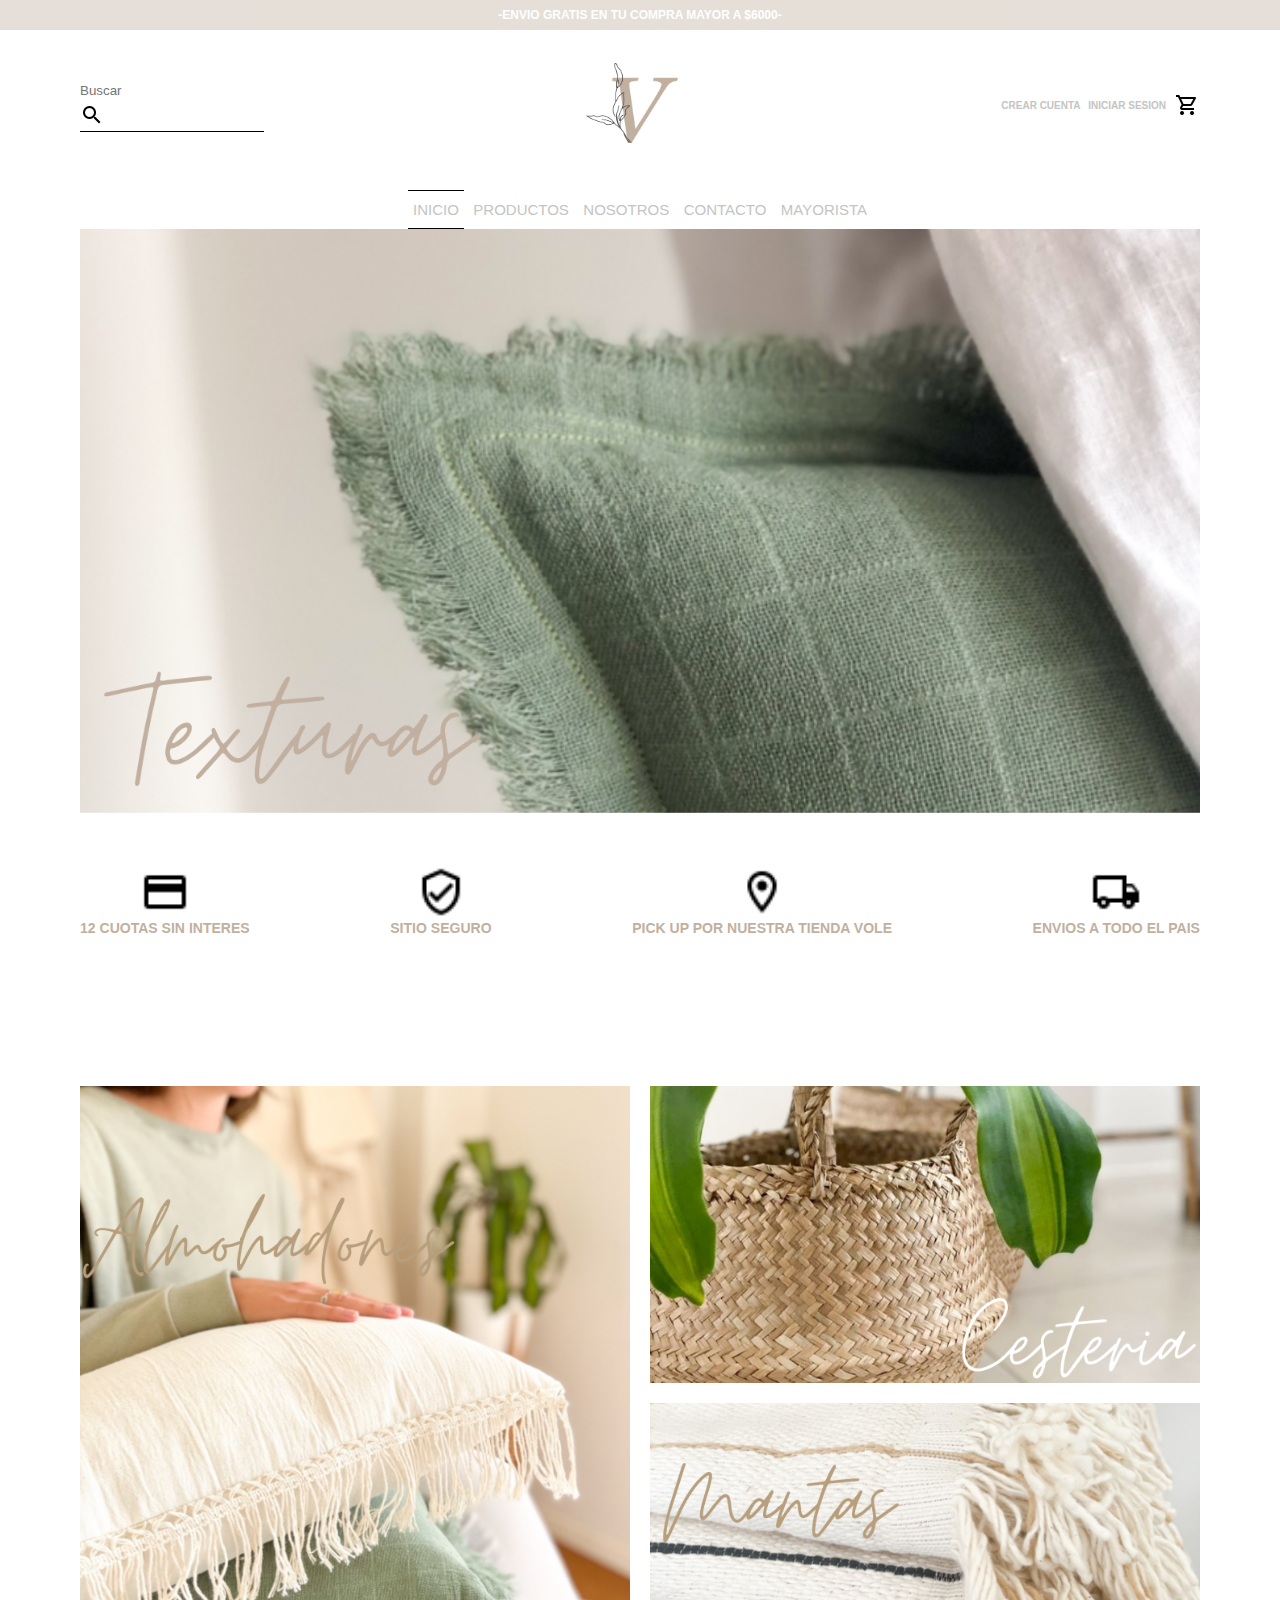
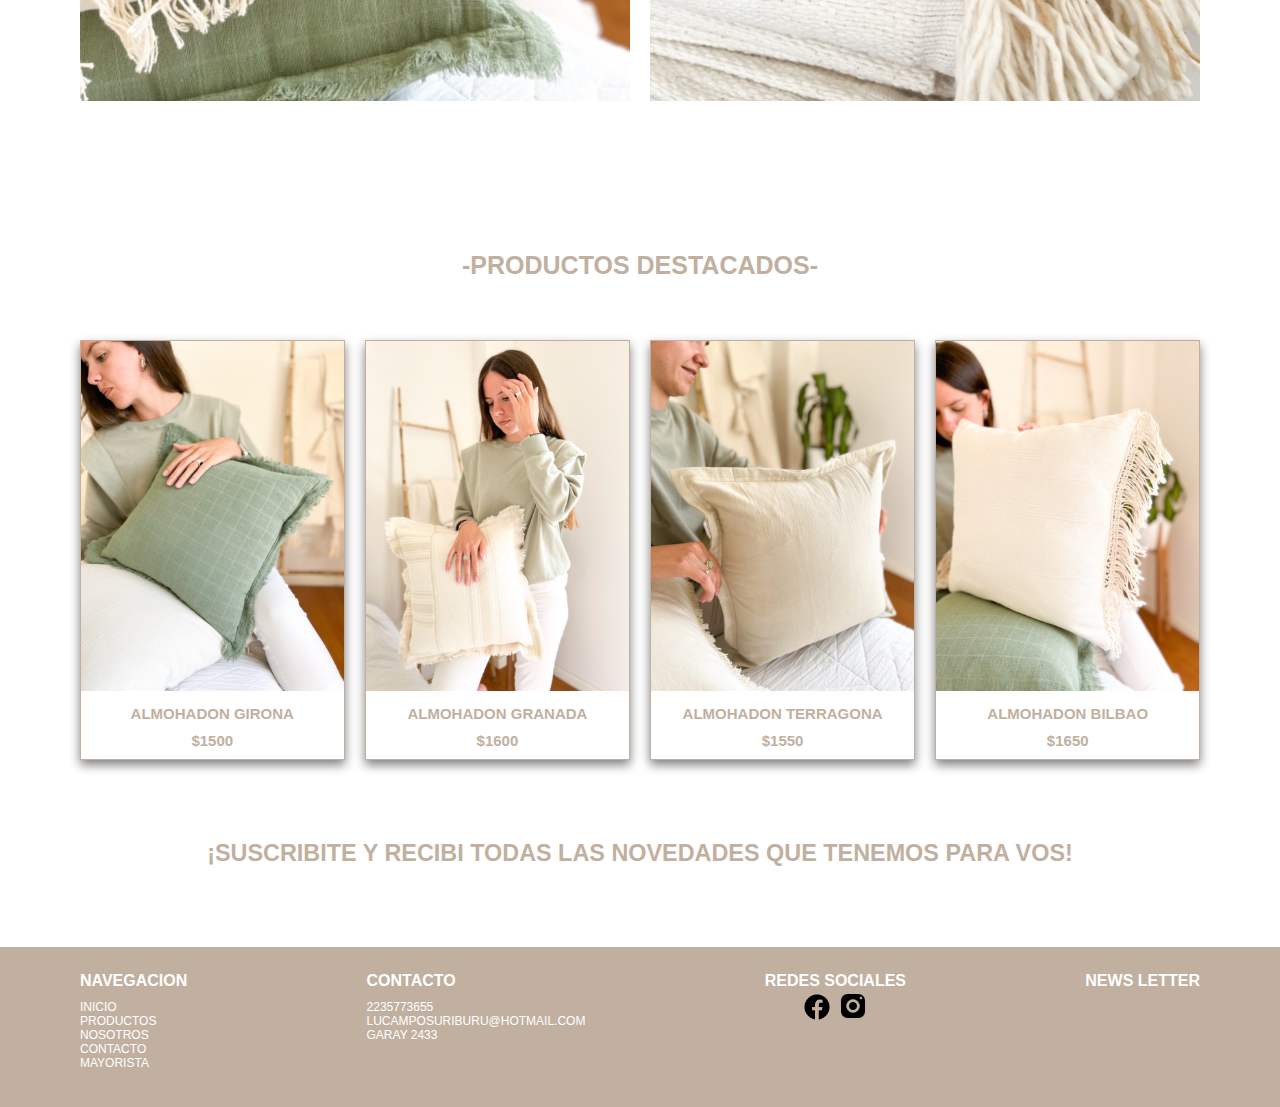
==== index.html @ a1eeb5f8 "entrega del proyecto sin animaciones" ====
<!DOCTYPE html>
<html lang="en">
<head>
    <meta charset="UTF-8">
    <meta http-equiv="X-UA-Compatible" content="IE=edge">
    <meta name="viewport" content="width=device-width, initial-scale=1.0">
    <link rel="stylesheet" href="css/main.css">
    <link rel="preconnect" href="https://fonts.googleapis.com">
    <link rel="preconnect" href="https://fonts.gstatic.com" crossorigin>
     
    <link rel="stylesheet" href="https://fonts.googleapis.com/icon?family=Material+Icons">
    <title>Home</title>
</head>
<body>
    <!--inicio encabezado-->
    <header>
        <h1> -Envio gratis en tu compra mayor a $6000- </h1>

        <div class="encabezadoLogo">
            <form class="inputBuscar" action="">
                <input type="text" name="buscar" placeholder="Buscar">
                <img src="img/lupa.png" alt="Lupa">    
            </form>

            <div>
                <img class="imgLogo" src="img/logo.png" alt="logo vole home">
                <a href="index.html"></a>
            </div>

            <div class="sesion">
                <h2 class="crearCuenta">crear cuenta</h2>
                <h2 class="sesionVole">iniciar sesion </h2>
                <img src="img/carrito.png" alt="carrito de compras">
            </div>
        </div>

        <nav class="menu">
            <ul>
                <li class="liIndex">
                     <a href="index.html">inicio</a>  
                </li>
                <li>
                     <a href="pages/productos.html">productos</a>
                     <!--<ul>
                         <li>almohadones</li>
                         <li>mantas</li>
                         <li>cesteria</li>
                     </ul>-->
                </li>
                <li>
                     <a href="pages/nosotros.html">nosotros</a> 
                </li>
                <li>
                     <a href="pages/contacto.html">contacto</a>  
                </li>
                <li>
                     <a href="pages/mayorista.html">mayorista</a> 
                </li>
            </ul>
        </nav>
    </header>
<!--fin de encabezado-->

<!--inicio informacion-->
    <main>
        <img class="imgPortada" src="img/foto portada.png" alt="portada">
        
        <div class="beneVole">
            <div class="doceCuotas">
                <img src="img/tarjeta.png" alt="medios de pago">
                <h3>12 cuotas sin interes</h3>
            </div>
            <div class="pagSegura">
                <img src="img/pagSegura.png" alt="seguridad">
                <h3>sitio seguro</h3>
            </div>    
            <div class="pickUp">
                <img src="img/pickup.png" alt="punto de retiro">
                <h3>pick up por nuestra tienda Vole</h3>   
            </div>
            <div class="envioCamion">
                <img src="img/camion.png" alt="envios">
                <h3>envios a todo el pais</h3>
            </div>
        </div>
    </main>
<!--fin de informacion-->
<!--inicio section-->
    <section>
        <div class="seccionesProd">
            <img class="almohadones" src="img/Almohadones (1).png" alt="almohadones">
            <img class="cestos" src="img/cestos.png" alt="cestos">
            <img class="mantas" src="img/manta.png" alt="mantas">
        </div>

        <div class="destacadoVole">
            <h3>-productos destacados-</h3>
            <div class="prodDestacado">
                <div class="almohadonGirona">
                      <img src="img/prod destadado1.jpeg" alt="almohadon Girona">
                      <h2>almohadon Girona</h2>
                      <h2>$1500</h2>
                </div>
                <div class="almohadonGranada">
                    <img src="img/prod destacado2.jpeg" alt="almohadon Granada">
                    <h2>almohadon Granada</h2>
                    <h2>$1600</h2>
                </div>
                <div class="almohadonTerragona">
                    <img src="img/prod destacado3.jpeg" alt="almohadon Terragona">
                    <h2>almohadon terragona</h2>
                    <h2>$1550</h2>
                </div>
                <div class="almohadonBilbao">
                    <img src="img/prod destacado4.jpeg" alt="almohadon Bilbao">
                    <h2>almohadon Bilbao</h2>
                    <h2>$1650</h2>
                </div>
            </div>
        </div>
    </section>

    <div class="mensajeFin">
        <h3>¡SUSCRIBITE Y RECIBI TODAS LAS NOVEDADES QUE TENEMOS PARA VOS!</h3>
    </div>
<!--fin de section-->
<!--inicio pie de pagina-->
    <footer>
        <div class="navegacion">
            <h2>navegacion</h2>
            <ul class="navUl">
               <li>
                    <a href="index.html">inicio</a>  
               </li>
               <li>
                    <a href="pages/productos.html">productos</a>
               </li>
               <li>
                    <a href="pages/nosotros.html">nosotros</a> 
               </li>
               <li>
                    <a href="pages/contacto.html">contacto</a>  
               </li>
               <li>
                    <a href="pages/mayorista.html">mayorista</a> 
               </li>
            </ul>
        </div>
        <div class="contacto">
            <h2>contacto</h2>
            <ul>
                <li>2235773655</li>
                <li>lucamposuriburu@hotmail.com</li>
                <li>garay 2433</li>
            </ul>
        </div>
        <div class="redesSociales">
            <h2>redes sociales</h2>
            <div class="imgRedes">
                <img class="faceBook" src="img/facebook.png" alt="">
                <img class="instaGram" src="img/instagram.png" alt="">
            </div>
        </div>
        <h4 class="newsLetter"> news letter</h4>    
    </footer>

</body>
</html>
---- css/main.css ----
*{ 
    margin: 0;
    padding: 0;
    box-sizing: border-box;
}

body{
    font-family:'Urbanist', sans-serif; 
}

/* header */

h1{
    background-color: #C1B0A0;
    color: white;
    font-size: 12px;
    text-align: center;
    text-transform: uppercase;
    padding: 8px;
    opacity: 40%;
}

.encabezadoLogo{
    height: 150px;
    margin-left: 80px;
    margin-right: 80px;
    display: grid;
    grid-template-columns: 0.5fr 2fr 0.5fr;
    justify-items: center;
    align-items: center;
    grid-template-areas: "inputBuscar imgLogo sesion" ;
}

form{
    color: #C4C4C4;
    display: inline-block;
    
}

.inputBuscar{
    grid-area: inputBuscar;
    border-bottom: 1px solid black;
    
}

input{
    border: none;
    color: #C4C4C4;
    height: 25px;
}


.imgLogo{
    grid-area: imgLogo;
    height: 80px;
    text-align: center;
     
}

.sesion{
    width: 200px;
    grid-area: sesion;
    display: flex;
    justify-content: space-around;
    align-items: center;
}

.crearCuenta{
    color: #C4C4C4;
    font-size: 10px;
    text-transform: uppercase;
    
}

.sesionVole{
    color: #C4C4C4;
    font-size: 10px;
    text-transform: uppercase;
    margin-left: 5px;    
}

.sesion img{
    margin-left: 6px;
}

.headerProd{
    grid-area: header;
}

/*menu */
.menu{
    display: flex;
    justify-content: center;
}

.menu li{
    display: inline-block;
    padding: 5px;
    margin-top: 10px;
    color: #C4C4C4;
    font-size: 15px;
    text-transform: uppercase;
    text-align: center;
    text-decoration: none;
    padding-top: 10px;
    padding-bottom: 10px;
    
}

.menu li a{
    color: #C4C4C4;
    text-decoration: none;   
}

.liIndex{
    border-top: 1px solid black;
    border-bottom: 1px solid black;
}

.liProductos{
    border-top: 1px solid black;
    border-bottom: 1px solid black;
}

.liNosotros{
    border-top: 1px solid black;
    border-bottom: 1px solid black;
}

.liContacto{
    border-top: 1px solid black;
    border-bottom: 1px solid black;
}

.liMayorista{
    border-top: 1px solid black;
    border-bottom: 1px solid black;
}

/*main*/
/*foto portada y beneficion*/

main{
    margin-left: 80px;
    margin-right: 80px;   
}

.imgPortada{
    width: 100%;
}

/*beneficios de vole*/

.beneVole{
    display: flex;
    justify-content: space-between;
    margin-top: 50px;
    margin-bottom: 100px;
    color: #C1B0A0;
    text-transform: uppercase;
    font-size: 12px;
}

.beneVole img{
    height: 50px;
}

.doceCuotas {
    text-align: center;  
}

.pagSegura {
    text-align: center;  
}

.pickUp {
    text-align: center;  
}

.envioCamion {
    text-align: center;  
}

/*main nosotros*/

.mainNosotros img{
    width: 100%;
}

.mainNosotros h2{
    margin-top: 100px;
    color: #C1B0A0;
    font-size: 25px;
}

.mainNosotros p{
    margin-top: 30px;
    margin-bottom: 140px;
    color: #C1B0A0;
    font-size: 15px;
    line-height: 25px;
}

/*main contacto*/

.mainContacto img{
    width: 100%;
}

.nombreContact input{
    height: 30px;
    width: 500px;
    margin-top: 100px;
    font-size: 15px;
    text-transform: uppercase;
    text-decoration: none;
    background-color: #C1B0A0;
}

.emailContact input{
    height: 30px;
    width: 500px;
    margin-top: 10px;
    font-size: 15px;
    text-transform: uppercase;
    text-decoration: none;
    background-color: #C1B0A0;
}

.telefonoContact input{
    height: 30px;
    width: 500px;
    margin-top: 10px;
    font-size: 15px;
    text-transform: uppercase;
    text-decoration: none;
    background-color: #C1B0A0;
}

.mensajeContact{
    width: 500px;
    padding-bottom: 100px;
    margin-top: 10px;
    font-size: 15px;
    text-transform: uppercase;
    text-decoration: none;
    background-color: #C1B0A0;
}

.mensajeContact input{
    font-size: 15px;
    text-transform: uppercase;
    text-decoration: none;
    background-color: #C1B0A0;
}

.enviarContact input{
    height: 30px;
    width: 30pxpx;
    margin-top: 10px;
    margin-bottom: 100px;
    font-size: 15px;
    text-transform: uppercase;
    text-decoration: none;
    background-color: #C1B0A0;
}

/*main mayorista*/

.mainMayorista img{
    width: 100%;
}

.mainMayorista h2{
    margin-top: 100px;
    color: #C1B0A0;
    font-size: 25px;
}

.mainMayorista p{
    margin-top: 30px;
    margin-bottom: 140px;
    color: #C1B0A0;
    font-size: 15px;
    line-height: 25px;
}

/*main de productos*/

.mainProd{
    height: 2500px;
}

.prodPortada img{
    width: 100%;
}

.productosVole{
    margin-top: 100px;
    display: flex;
    flex-wrap: wrap;
    justify-content: space-between
}

.productosVole img{
    height: 400px;
}

.productosVole h2{
    margin-top: 10px;
    margin-bottom: 10px;
    text-align: center;
    font-size: 15px;
    color: #C1B0A0;
    text-transform: uppercase;
}

.productosVole div{
    border: 1px solid #C1B0A0;
    box-shadow: 0px 5px 10px grey;
    margin-top: 40px;
}


/*section*/
/* categoria de productos */

.seccionesProd{
    margin-left: 80px;
    margin-right: 80px;
    margin-top: 150px;
    display: grid;
    grid-template-columns: 1fr 1fr;
    grid-template-rows: 1fr 1fr;
    justify-items: stretch;
    row-gap: 20px;  
    column-gap: 20px; 
}

.almohadones{
    width: 100%;
    grid-row: span 2;
}

.mantas{
    width: 100%;
}

.cestos{
    width: 100%;
}


/*productos destacados y mensaje*/

.destacadoVole h3{
    margin-top: 150px;
    text-align: center;
    text-transform: uppercase;
    font-size: 25px;
    color: #C1B0A0;
}

.prodDestacado{
    display: flex;
    margin: 60px 80px;
    justify-content: space-between;
}

.prodDestacado img{
    height: 350px;
}

.prodDestacado h2{
    margin-top: 10px;
    margin-bottom: 10px;
    text-align: center;
    font-size: 15px;
    color: #C1B0A0;
    text-transform: uppercase;
}

.prodDestacado div{
    border: 1px solid #C1B0A0;
    box-shadow: 0px 5px 10px grey;
}

.mensajeFin{
    font-size: 20px;
    color: #C1B0A0;
    text-align: center;
    margin: 80px;
}


/*footer*/

footer{
    padding-top: 25px;
    background-color: #C1B0A0;
    color: white;
    height: 160px;
    display: flex;
    justify-content: space-between;
    align-items: flex-start
}

.footerProd{
    grid-area: footer;
}

.navegacion h2{
    margin-left: 80px;
    text-transform: uppercase;
    font-size: 16px;
}

.navUl{
    margin-top: 10px;
    list-style: none;
    margin-left: 80px;
    font-size: 12px;
}

.navUl li a{
    text-transform: none;
    text-decoration: none;
    text-transform: uppercase;
    color: white;  
}

.contacto h2{
    text-transform: uppercase;
    display: inline-block;
    font-size: 16px;
    
}

.contacto ul{
    margin-top: 10px;
    list-style: none;
    font-size: 12px;
    text-transform: uppercase;
}

.redesSociales h2{
    text-transform: uppercase;
    display: inline-block;
    font-size: 16px;
}

.imgRedes{
    text-align: center;   
}

.faceBook{
    height: 30px;
}

.instaGram{
    height: 32px;
}

.newsLetter{
    margin-right: 80px;
    font-size: 16px;
    text-transform: uppercase;
}


@media only screen and (max-width: 1024px){

    .encabezadoLogo{
        margin-left: 30px;
        margin-right: 30px;
    }

    .inputBuscar input{
        display:none
    }

    .inputBuscar{
        border: none;
    }

    .sesion{
        width: 100px;
    }

    .sesion h2{
        display: none;
    }

    main{
        margin-left: 0px;
        margin-right: 0px;
    }

    section{
        margin-left: 0px;
        margin-right: 0px;
    }

    .seccionesProd{
        margin-left: 0px;
        margin-right: 0px;
    }

    .prodDestacado{
        display: flex;
        flex-wrap: wrap;
        margin: 70px 90px;
        justify-content: space-between;
    }
    
    .prodDestacado img{
        height: 500px;
    }

    .prodDestacado div{
        margin-top: 50px;
    }
    
    .mainProd{
        height: 2500px;
    }

    .prodPortada img{
        height: 150px;
        object-fit: cover;
    }

    .productosVole{
        justify-content: center;
    }

    .mainNosotros img{
        height: 150px;
        object-fit: cover;
    }

    .mainNosotros h2,p {
        margin-left: 30px;
        margin-right: 30px;
    }

    .mainContacto img{
        height: 150px;
        object-fit: cover;
    }

    .mainContacto form{
        margin-left: 30px;
    }

    footer{
        margin-left: 0px;
        margin-right: 0px;
    }

    .navegacion h2{
        font-size: 15px;
        margin-left: 10px;
    }

    .navUl{
        font-size: 10px;
        margin-left: 10px;
    }

    .contacto h2{
        font-size: 15px;
    }

    .contacto ul{
        font-size: 10px;  
    }

    .redesSociales h2{
        font-size: 15px;
    }
    
    .faceBook{
        height: 20px;
    }
    
    .instaGram{
        height: 20px;
    }

    .newsLetter{
        font-size: 15px;
        margin-right: 10px;
    }
   
}

@media only screen and (max-width: 600px){

    .inputBuscar input{
        display:none
    }

    .inputBuscar{
        border: none;
    }

    .sesion{
        width: 100px;
    }

    .sesion h2{
        display: none;
    }

    .menu{
        margin-left: 30px;
        margin-right: 30px;
    }

    main{
        margin-left: 0px;
        margin-right: 0px;
    }

    .imgPortada{
        height: 450px;
        object-fit: cover;
    }

    .beneVole h3{
        display: none;
    }

    .beneVole img{
        height: 80px;
    }

    section{
        margin-left: 0px;
        margin-right: 0px;
        
    }

    .seccionesProd{
        margin-left: 0px;
        margin-right: 0px;
        margin-top: 150px;
        display: flex;
        flex-flow: row wrap;
    }

    .seccionesProd img{
        width: 100%;
    }

    .prodDestacado{
        display: flex;
        flex-wrap: wrap;
        margin: 70px 90px;
        justify-content: center;
    }
    
    .prodDestacado img{
        height: 500px;
    }

    .prodDestacado div{
        margin-top: 30px;
    }
    
    .mensajeFin{
        margin-left: 0px;
        margin-right: 0px;
    }

    .mainProd{
        height: 5000px;
    }

    .prodPortada img{
        height: 150px;
        object-fit: cover;
    }

    .mainNosotros img{
        height: 150px;
        object-fit: cover;
    }

    .mainNosotros h2,p {
        margin-left: 30px;
    }

    .mainContacto img{
        height: 150px;
        object-fit: cover;
    }

    .mainContacto form{
        margin-left: 30px;
    }

    footer{
        margin-left: 0px;
        margin-right: 0px;
    }

    .footerProd{
        width: 100%;
    }

    .navegacion h2{
        font-size: 12px;
        margin-left: 10px;
    }

    .navUl{
        font-size: 10px;
        margin-left: 10px;
    }

    .contacto{
        padding-top: 0px;

    }

    .contacto h2{
        font-size: 12px;
    }

    .contacto ul{
        font-size: 10px;  
    }

    .redesSociales h2{
        font-size: 12px;
    }
    
    .faceBook{
        height: 20px;
    }
    
    .instaGram{
        height: 20px;
    }

    .newsLetter{
        font-size: 12px;
        margin-right: 10px;
    }

}
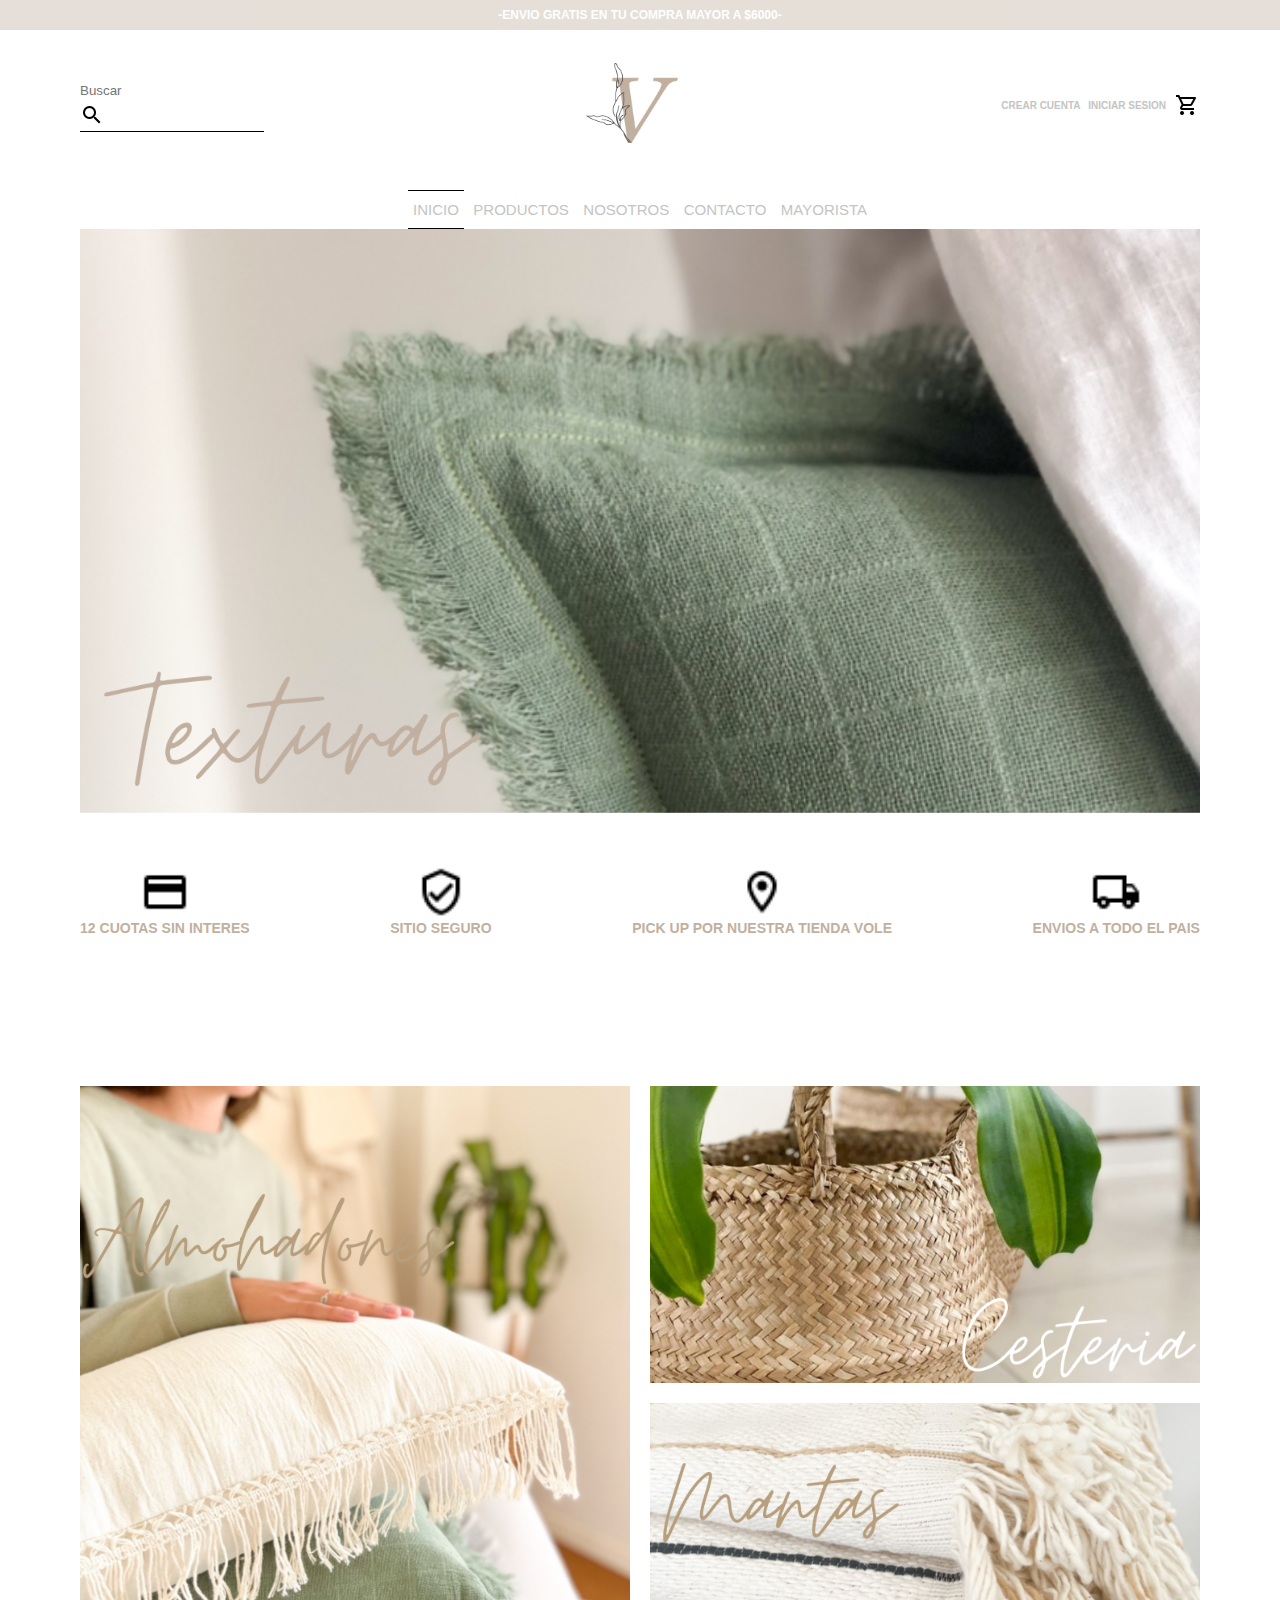
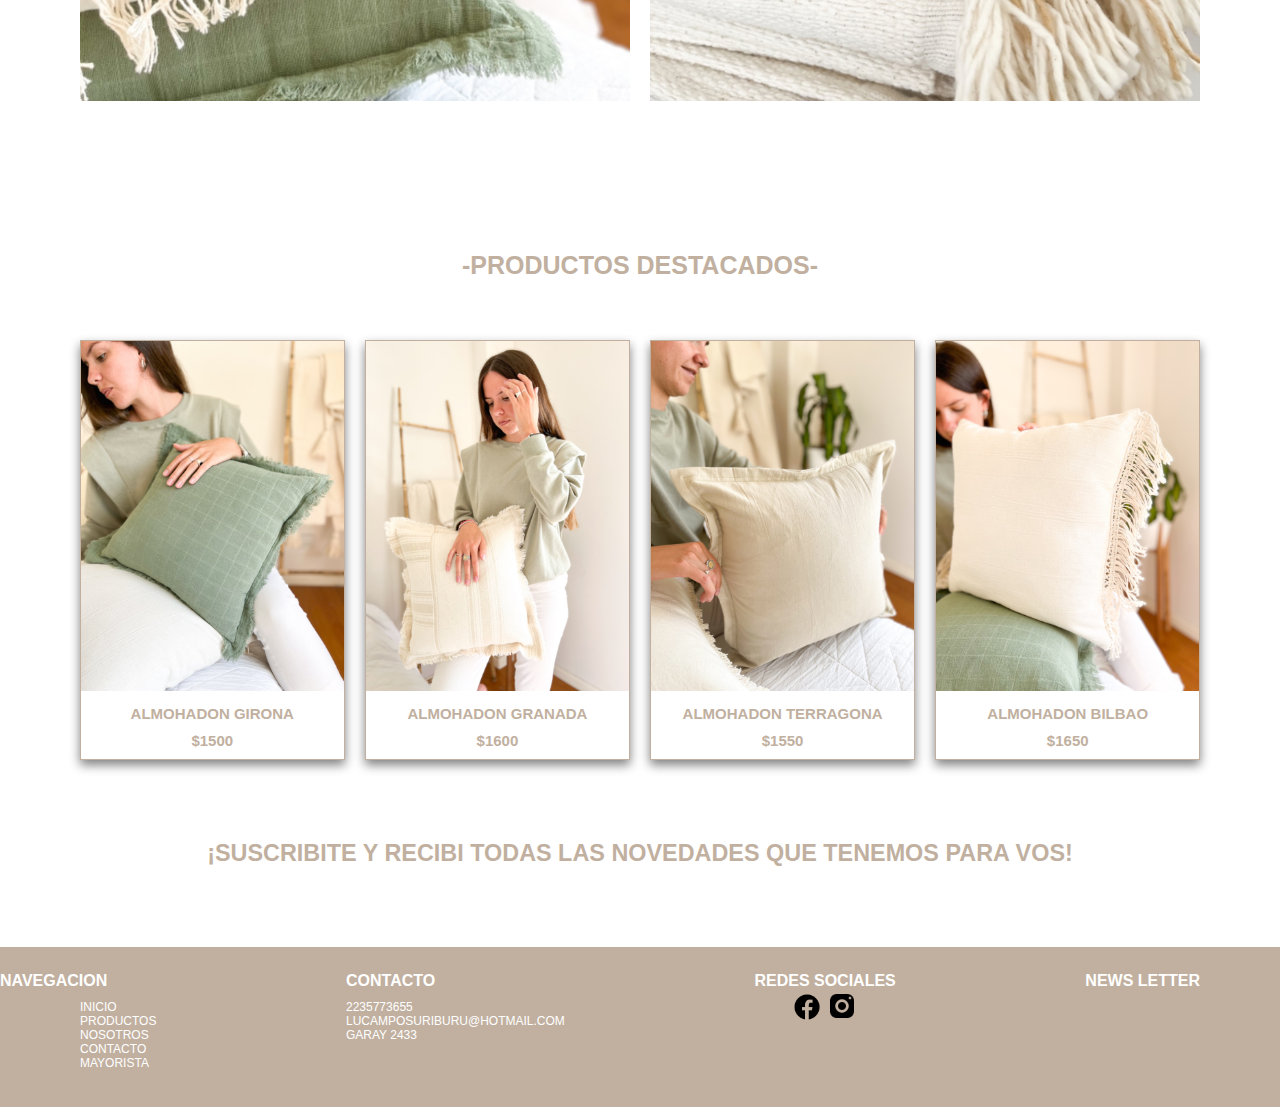
==== commit 8a08b9ad: "entrega bootstrap" ====
--- a/index.html
+++ b/index.html
@@ -4,6 +4,7 @@
     <meta charset="UTF-8">
     <meta http-equiv="X-UA-Compatible" content="IE=edge">
     <meta name="viewport" content="width=device-width, initial-scale=1.0">
+    
     <link rel="stylesheet" href="css/main.css">
     <link rel="preconnect" href="https://fonts.googleapis.com">
     <link rel="preconnect" href="https://fonts.gstatic.com" crossorigin>
@@ -11,6 +12,7 @@
     <link rel="stylesheet" href="https://fonts.googleapis.com/icon?family=Material+Icons">
     <title>Home</title>
 </head>
+
 <body>
     <!--inicio encabezado-->
     <header>
@@ -125,7 +127,7 @@
     </div>
 <!--fin de section-->
 <!--inicio pie de pagina-->
-    <footer>
+    <footer class="footerVole">
         <div class="navegacion">
             <h2>navegacion</h2>
             <ul class="navUl">
--- a/css/main.css
+++ b/css/main.css
@@ -87,6 +87,12 @@
     grid-area: header;
 }
 
+.headerMayo{
+    height: 150px;
+    margin-left: 80px;
+    margin-right: 80px;
+}
+
 /*menu */
 .menu{
     display: flex;
@@ -136,6 +142,12 @@
     border-top: 1px solid black;
     border-bottom: 1px solid black;
 }
+
+.nav-mayorista{
+    border-top: 1px solid black;
+    border-bottom: 1px solid black;
+}
+
 
 /*main*/
 /*foto portada y beneficion*/
@@ -395,7 +407,7 @@
 
 /*footer*/
 
-footer{
+.footerVole{
     padding-top: 25px;
     background-color: #C1B0A0;
     color: white;
@@ -410,10 +422,65 @@
 }
 
 .navegacion h2{
-    margin-left: 80px;
     text-transform: uppercase;
     font-size: 16px;
 }
+
+/* footer mayorista */
+.footerMayo{
+    text-align: center;
+    padding-top: 25px;
+    background-color: #C1B0A0;
+    color: white;
+    height: 200px;
+    width: 100%;
+}
+
+.navFooter h2{
+    text-transform: uppercase;
+    font-size: 16px;
+}
+
+.navFooter ul{
+    padding: 0px;
+}
+
+.navFooter ul li {
+    list-style: none;   
+}
+
+.navFooter ul li a{
+    font-size: 12px;
+    text-decoration: none;
+    text-transform: uppercase;
+    color: white;
+}
+
+.navContac h2{
+    text-transform: uppercase;
+    font-size: 16px;
+}
+
+.navContac ul{
+    padding: 0px;
+}
+
+.navContac ul li{
+    font-size: 12px;
+    list-style: none;
+    text-transform: none;
+    text-decoration: none;
+    text-transform: uppercase;
+    color: white;
+    height: 25px;
+}
+
+.navRedes h2{
+    text-transform: uppercase;
+    font-size: 16px;
+}
+
+/*fin footer mayorista*/
 
 .navUl{
     margin-top: 10px;
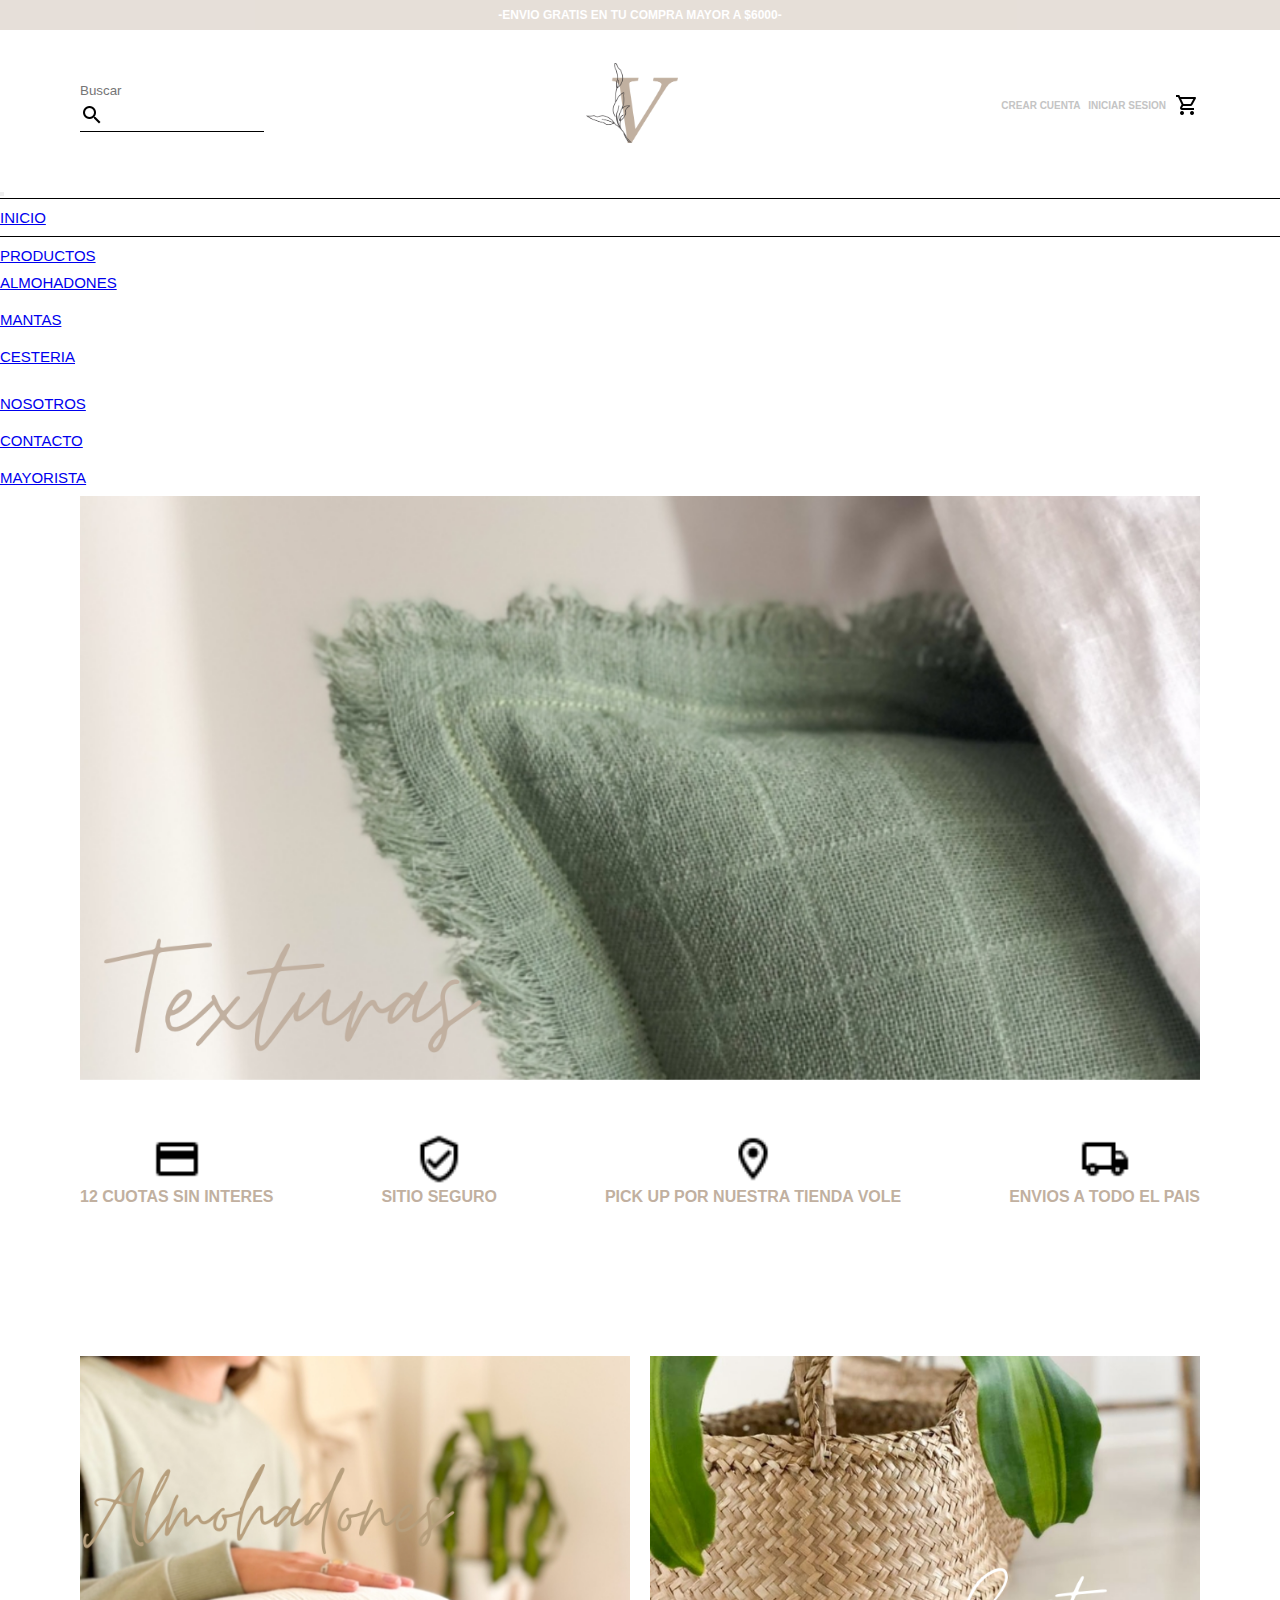
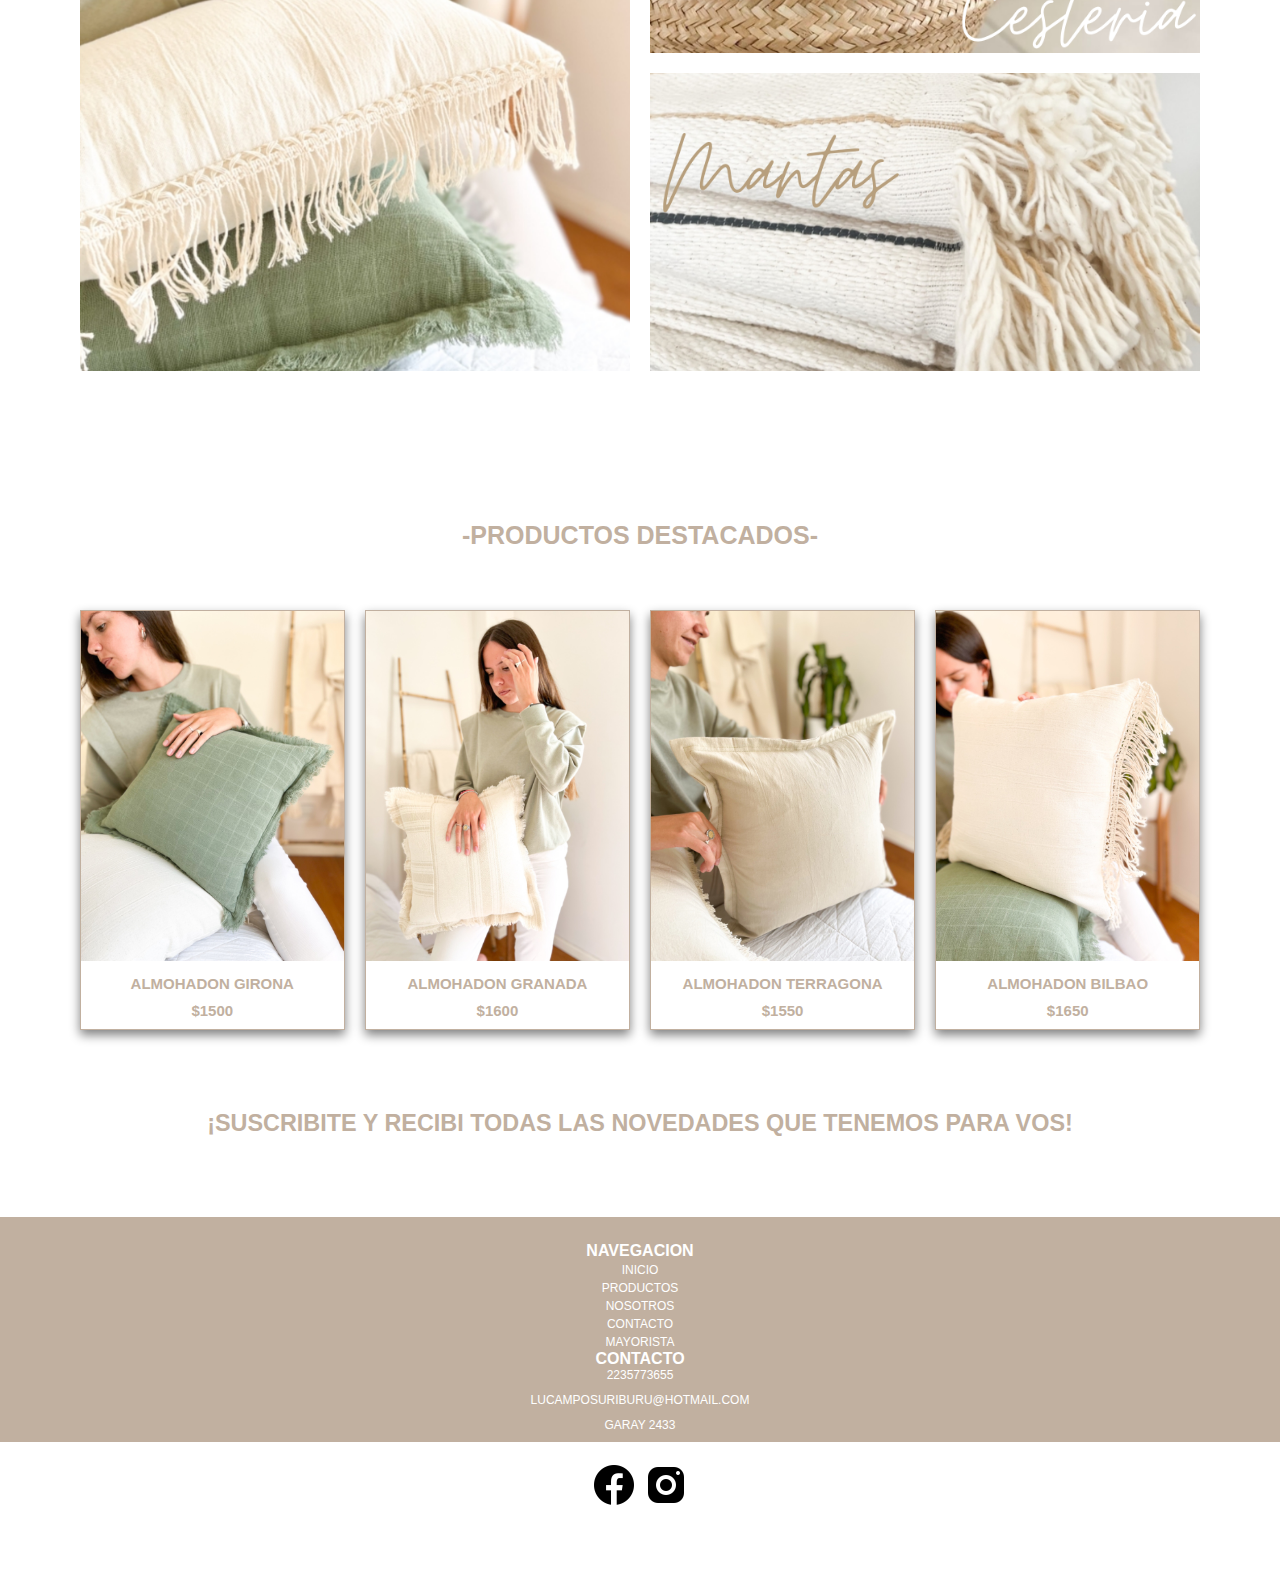
==== commit d482e0de: "avances entrega final" ====
--- a/index.html
+++ b/index.html
@@ -4,10 +4,12 @@
     <meta charset="UTF-8">
     <meta http-equiv="X-UA-Compatible" content="IE=edge">
     <meta name="viewport" content="width=device-width, initial-scale=1.0">
-    
+    <!--link bootstrap-->
+    <link href="https://cdn.jsdelivr.net/npm/bootstrap@5.1.3/dist/css/bootstrap.min.css" rel="stylesheet" integrity="sha384-1BmE4kWBq78iYhFldvKuhfTAU6auU8tT94WrHftjDbrCEXSU1oBoqyl2QvZ6jIW3" crossorigin="anonymous">
     <link rel="stylesheet" href="css/main.css">
     <link rel="preconnect" href="https://fonts.googleapis.com">
     <link rel="preconnect" href="https://fonts.gstatic.com" crossorigin>
+    
      
     <link rel="stylesheet" href="https://fonts.googleapis.com/icon?family=Material+Icons">
     <title>Home</title>
@@ -35,32 +37,42 @@
                 <img src="img/carrito.png" alt="carrito de compras">
             </div>
         </div>
+    </header>
 
-        <nav class="menu">
-            <ul>
-                <li class="liIndex">
-                     <a href="index.html">inicio</a>  
+    <!--menu bootstrap-->
+    <nav class="navbar navbar-expand-md navbar-light ">
+        <div class="container-fluid d-flex justify-content-center menuNav">
+            <button class="navbar-toggler" type="button" data-bs-toggle="collapse" data-bs-target="#navbarSupportedContent" aria-controls="navbarSupportedContent" aria-expanded="false" aria-label="Toggle navigation">
+                <span class="navbar-toggler-icon"></span>
+            </button>
+            <ul class="navbar-nav col-4">
+                <li class="nav-item navIndex">
+                    <a class="nav-link active" aria-current="page" href="index.html">Inicio</a>
                 </li>
-                <li>
-                     <a href="pages/productos.html">productos</a>
-                     <!--<ul>
-                         <li>almohadones</li>
-                         <li>mantas</li>
-                         <li>cesteria</li>
-                     </ul>-->
+                <li class="nav-item dropdown">
+                    <a class="nav-link dropdown-toggle" href="pages/productos.html" id="navbarDropdown" role="button" data-bs-toggle="dropdown" aria-expanded="false">Productos
+                    </a>
+                    <ul class="dropdown-menu" aria-labelledby="navbarDropdown">
+                        <li><a class="dropdown-item" href="pages/productos.html">Almohadones</a></li>
+                        <li><a class="dropdown-item" href="#">Mantas</a></li>
+                        <li><a class="dropdown-item" href="#">Cesteria</a></li> 
+                    </ul>
+                </li>  
+                <li class="nav-item">
+                    <a class="nav-link"  href="../pages/nosotros.html">Nosotros</a>
                 </li>
-                <li>
-                     <a href="pages/nosotros.html">nosotros</a> 
+                <li class="nav-item">
+                    <a class="nav-link" href="../pages/contacto.html">Contacto</a>
                 </li>
-                <li>
-                     <a href="pages/contacto.html">contacto</a>  
+                  
+                <li class="nav-item">
+                    <a class="nav-link" href="../pages/mayorista.html">Mayorista</a>
                 </li>
-                <li>
-                     <a href="pages/mayorista.html">mayorista</a> 
-                </li>
-            </ul>
-        </nav>
-    </header>
+            </ul>   
+        </div>
+    </nav>
+    
+    
 <!--fin de encabezado-->
 
 <!--inicio informacion-->
@@ -127,44 +139,51 @@
     </div>
 <!--fin de section-->
 <!--inicio pie de pagina-->
-    <footer class="footerVole">
-        <div class="navegacion">
-            <h2>navegacion</h2>
-            <ul class="navUl">
-               <li>
-                    <a href="index.html">inicio</a>  
-               </li>
-               <li>
-                    <a href="pages/productos.html">productos</a>
-               </li>
-               <li>
-                    <a href="pages/nosotros.html">nosotros</a> 
-               </li>
-               <li>
-                    <a href="pages/contacto.html">contacto</a>  
-               </li>
-               <li>
-                    <a href="pages/mayorista.html">mayorista</a> 
-               </li>
-            </ul>
-        </div>
-        <div class="contacto">
-            <h2>contacto</h2>
-            <ul>
-                <li>2235773655</li>
-                <li>lucamposuriburu@hotmail.com</li>
-                <li>garay 2433</li>
-            </ul>
-        </div>
-        <div class="redesSociales">
-            <h2>redes sociales</h2>
-            <div class="imgRedes">
-                <img class="faceBook" src="img/facebook.png" alt="">
-                <img class="instaGram" src="img/instagram.png" alt="">
+    <footer class="container-fluid footerVole">
+        <div class="row">
+            <div class="col-4 navFooter ">
+                <h2>navegacion</h2>
+                <ul>
+                    <li>
+                        <a href="index.html">inicio</a>  
+                    </li>
+                    <li>
+                        <a href="pages/productos.html">productos</a>
+                    </li>
+                    <li>
+                        <a href="pages/nosotros.html">nosotros</a> 
+                    </li>
+                    <li>
+                        <a href="pages/contacto.html">contacto</a>  
+                    </li>
+                    <li>
+                        <a href="pages/mayorista.html">mayorista</a> 
+                    </li>
+                </ul>
             </div>
-        </div>
-        <h4 class="newsLetter"> news letter</h4>    
-    </footer>
 
+            <div class="col-4 navContac">
+                <h2>contacto</h2>
+                <ul>
+                    <li>2235773655</li>
+                    <li>lucamposuriburu@hotmail.com</li>
+                    <li>garay 2433</li>
+                </ul>
+            </div>
+            <div class="col-4 navRedes">
+                <h2>redes sociales</h2>
+                <div>
+                    <img class="faceBook" src="img/facebook.png" alt="facebook">
+                    <img class="instaGram" src="img/instagram.png" alt="instagram">
+                </div>
+                <div>
+                    <h3>news letter</h3>
+                    <a href="../pages/contacto.html">registrate y recibi novedades! </a>
+                </div>
+            </div>
+        </div>  
+    </footer> 
+<!--link js-->
+<script src="https://cdn.jsdelivr.net/npm/bootstrap@5.1.3/dist/js/bootstrap.bundle.min.js" integrity="sha384-ka7Sk0Gln4gmtz2MlQnikT1wXgYsOg+OMhuP+IlRH9sENBO0LRn5q+8nbTov4+1p" crossorigin="anonymous"></script>
 </body>
 </html>--- a/css/main.css
+++ b/css/main.css
@@ -1,11 +1,11 @@
 *{ 
     margin: 0;
-    padding: 0;
-    box-sizing: border-box;
+    padding: 0;    
 }
 
 body{
     font-family:'Urbanist', sans-serif; 
+    
 }
 
 /* header */
@@ -33,14 +33,12 @@
 
 form{
     color: #C4C4C4;
-    display: inline-block;
-    
+    display: inline-block;  
 }
 
 .inputBuscar{
     grid-area: inputBuscar;
     border-bottom: 1px solid black;
-    
 }
 
 input{
@@ -54,7 +52,12 @@
     grid-area: imgLogo;
     height: 80px;
     text-align: center;
-     
+    transition: 2s;
+    
+}
+
+.imgLogo:hover{
+    transform: scale(1.2);
 }
 
 .sesion{
@@ -69,7 +72,6 @@
     color: #C4C4C4;
     font-size: 10px;
     text-transform: uppercase;
-    
 }
 
 .sesionVole{
@@ -94,51 +96,31 @@
 }
 
 /*menu */
-.menu{
-    display: flex;
-    justify-content: center;
-}
-
-.menu li{
-    display: inline-block;
-    padding: 5px;
-    margin-top: 10px;
+
+.menuNav li{
     color: #C4C4C4;
     font-size: 15px;
     text-transform: uppercase;
-    text-align: center;
-    text-decoration: none;
     padding-top: 10px;
-    padding-bottom: 10px;
-    
-}
-
-.menu li a{
-    color: #C4C4C4;
-    text-decoration: none;   
-}
-
-.liIndex{
+    padding-bottom: 10px;   
+}
+
+.navIndex{
     border-top: 1px solid black;
     border-bottom: 1px solid black;
 }
 
-.liProductos{
+.navProd{
     border-top: 1px solid black;
     border-bottom: 1px solid black;
 }
 
-.liNosotros{
+.navNosotros{
     border-top: 1px solid black;
     border-bottom: 1px solid black;
 }
 
-.liContacto{
-    border-top: 1px solid black;
-    border-bottom: 1px solid black;
-}
-
-.liMayorista{
+.navContacto{
     border-top: 1px solid black;
     border-bottom: 1px solid black;
 }
@@ -149,19 +131,17 @@
 }
 
 
-/*main*/
+/*main index*/
 /*foto portada y beneficion*/
 
 main{
     margin-left: 80px;
-    margin-right: 80px;   
+    margin-right: 80px;  
 }
 
 .imgPortada{
     width: 100%;
 }
-
-/*beneficios de vole*/
 
 .beneVole{
     display: flex;
@@ -170,7 +150,10 @@
     margin-bottom: 100px;
     color: #C1B0A0;
     text-transform: uppercase;
-    font-size: 12px;
+}
+
+.beneVole h3{
+    font-size: 1rem;
 }
 
 .beneVole img{
@@ -178,7 +161,7 @@
 }
 
 .doceCuotas {
-    text-align: center;  
+    text-align: center;   
 }
 
 .pagSegura {
@@ -214,70 +197,82 @@
 }
 
 /*main contacto*/
-
 .mainContacto img{
     width: 100%;
 }
 
+.nombreContact{
+    margin-top: 150px;
+}
+
 .nombreContact input{
+    width: 400px;
     height: 30px;
-    width: 500px;
-    margin-top: 100px;
-    font-size: 15px;
-    text-transform: uppercase;
-    text-decoration: none;
     background-color: #C1B0A0;
 }
 
+.nombreContact label{
+    font-size: 15px;
+    text-transform: uppercase;
+}
+
+.apellidoContact input{
+    width: 400px;
+    height: 30px;
+    background-color: #C1B0A0;
+}
+
+.apellidoContact label{
+    font-size: 15px;
+    text-transform: uppercase;
+}
+
+.telefonoContact input{
+    width: 400px;
+    height: 30px;
+    background-color: #C1B0A0;
+}
+
+.telefonoContact label{
+    font-size: 15px;
+    text-transform: uppercase;
+}
+
 .emailContact input{
+    width: 400px;
     height: 30px;
-    width: 500px;
-    margin-top: 10px;
-    font-size: 15px;
-    text-transform: uppercase;
-    text-decoration: none;
     background-color: #C1B0A0;
 }
 
-.telefonoContact input{
-    height: 30px;
-    width: 500px;
-    margin-top: 10px;
-    font-size: 15px;
-    text-transform: uppercase;
-    text-decoration: none;
+.emailContact label{
+    font-size: 15px;
+    text-transform: uppercase;
+}
+
+.mensajeContact{
+    margin-top: 20px;
+}
+
+.mensajeContact textarea{
+    width: 400px;
     background-color: #C1B0A0;
 }
 
-.mensajeContact{
-    width: 500px;
-    padding-bottom: 100px;
-    margin-top: 10px;
-    font-size: 15px;
-    text-transform: uppercase;
-    text-decoration: none;
+.mensajeContact label{
+    font-size: 15px;
+    text-transform: uppercase;
+}
+
+.enviarContact{
+    color: white;
+    margin-bottom: 200px;
+    font-size: 15px;
+    text-transform: uppercase;
     background-color: #C1B0A0;
 }
 
-.mensajeContact input{
-    font-size: 15px;
-    text-transform: uppercase;
-    text-decoration: none;
-    background-color: #C1B0A0;
-}
-
-.enviarContact input{
-    height: 30px;
-    width: 30pxpx;
-    margin-top: 10px;
-    margin-bottom: 100px;
-    font-size: 15px;
-    text-transform: uppercase;
-    text-decoration: none;
-    background-color: #C1B0A0;
-}
-
 /*main mayorista*/
+
 
 .mainMayorista img{
     width: 100%;
@@ -298,7 +293,6 @@
 }
 
 /*main de productos*/
-
 .mainProd{
     height: 2500px;
 }
@@ -311,11 +305,16 @@
     margin-top: 100px;
     display: flex;
     flex-wrap: wrap;
-    justify-content: space-between
+    justify-content: space-between;  
 }
 
 .productosVole img{
     height: 400px;
+    transition: 1s;
+}
+
+.productosVole img:hover{
+    transform: scale(1.02);
 }
 
 .productosVole h2{
@@ -325,6 +324,11 @@
     font-size: 15px;
     color: #C1B0A0;
     text-transform: uppercase;
+    transition: 1s;
+}
+
+.productosVole h2:hover{
+    transform: scale(1.05);
 }
 
 .productosVole div{
@@ -352,14 +356,29 @@
 .almohadones{
     width: 100%;
     grid-row: span 2;
+    transition: 1s;
+}
+
+.almohadones:hover{
+    transform: scale(1.02);
 }
 
 .mantas{
     width: 100%;
+    transition: 1s;
+}
+
+.mantas:hover{
+    transform: scale(1.02);
 }
 
 .cestos{
     width: 100%;
+    transition: 1s;
+}
+
+.cestos:hover{
+    transform: scale(1.02);
 }
 
 
@@ -381,6 +400,11 @@
 
 .prodDestacado img{
     height: 350px;
+    transition: 1s;
+}
+
+.prodDestacado img:hover{
+    transform: scale(1.02);
 }
 
 .prodDestacado h2{
@@ -406,34 +430,14 @@
 
 
 /*footer*/
-
 .footerVole{
-    padding-top: 25px;
-    background-color: #C1B0A0;
-    color: white;
-    height: 160px;
-    display: flex;
-    justify-content: space-between;
-    align-items: flex-start
-}
-
-.footerProd{
-    grid-area: footer;
-}
-
-.navegacion h2{
-    text-transform: uppercase;
-    font-size: 16px;
-}
-
-/* footer mayorista */
-.footerMayo{
     text-align: center;
     padding-top: 25px;
     background-color: #C1B0A0;
     color: white;
     height: 200px;
-    width: 100%;
+    margin: 0px;
+    
 }
 
 .navFooter h2{
@@ -475,68 +479,33 @@
     height: 25px;
 }
 
+.navRedes{
+    padding-right: 0px;
+}
+
 .navRedes h2{
     text-transform: uppercase;
     font-size: 16px;
 }
 
-/*fin footer mayorista*/
-
-.navUl{
-    margin-top: 10px;
-    list-style: none;
-    margin-left: 80px;
+.navRedes h3{
+    margin-top: 25px;
+    text-transform: uppercase;
+    font-size: 16px;
+}
+
+.navRedes div a{
+    color: white;
+    text-decoration: none;
     font-size: 12px;
 }
-
-.navUl li a{
-    text-transform: none;
-    text-decoration: none;
-    text-transform: uppercase;
-    color: white;  
-}
-
-.contacto h2{
-    text-transform: uppercase;
-    display: inline-block;
-    font-size: 16px;
-    
-}
-
-.contacto ul{
-    margin-top: 10px;
-    list-style: none;
-    font-size: 12px;
-    text-transform: uppercase;
-}
-
-.redesSociales h2{
-    text-transform: uppercase;
-    display: inline-block;
-    font-size: 16px;
-}
-
-.imgRedes{
-    text-align: center;   
-}
-
-.faceBook{
-    height: 30px;
-}
-
-.instaGram{
-    height: 32px;
-}
-
-.newsLetter{
-    margin-right: 80px;
-    font-size: 16px;
-    text-transform: uppercase;
-}
+/*fin footer*/
+
+
 
 
 @media only screen and (max-width: 1024px){
-
+   
     .encabezadoLogo{
         margin-left: 30px;
         margin-right: 30px;
@@ -556,6 +525,10 @@
 
     .sesion h2{
         display: none;
+    }
+
+    .menuNav{
+        margin-left:-70px;
     }
 
     main{
@@ -577,7 +550,7 @@
         display: flex;
         flex-wrap: wrap;
         margin: 70px 90px;
-        justify-content: space-between;
+        justify-content: center;
     }
     
     .prodDestacado img{
@@ -589,7 +562,7 @@
     }
     
     .mainProd{
-        height: 2500px;
+        height: 4500px;
     }
 
     .prodPortada img{
@@ -611,12 +584,21 @@
         margin-right: 30px;
     }
 
+    .contactoForm{
+        margin-left: 30px;
+    }
+
     .mainContacto img{
         height: 150px;
         object-fit: cover;
     }
 
-    .mainContacto form{
+    .mainMayorista img{
+        height: 150px;
+        object-fit: cover;
+    }
+
+    .mainMayo h2{
         margin-left: 30px;
     }
 
@@ -663,7 +645,7 @@
 }
 
 @media only screen and (max-width: 600px){
-
+    
     .inputBuscar input{
         display:none
     }
@@ -764,7 +746,7 @@
         object-fit: cover;
     }
 
-    .mainContacto form{
+    .contactoForm{
         margin-left: 30px;
     }
 
